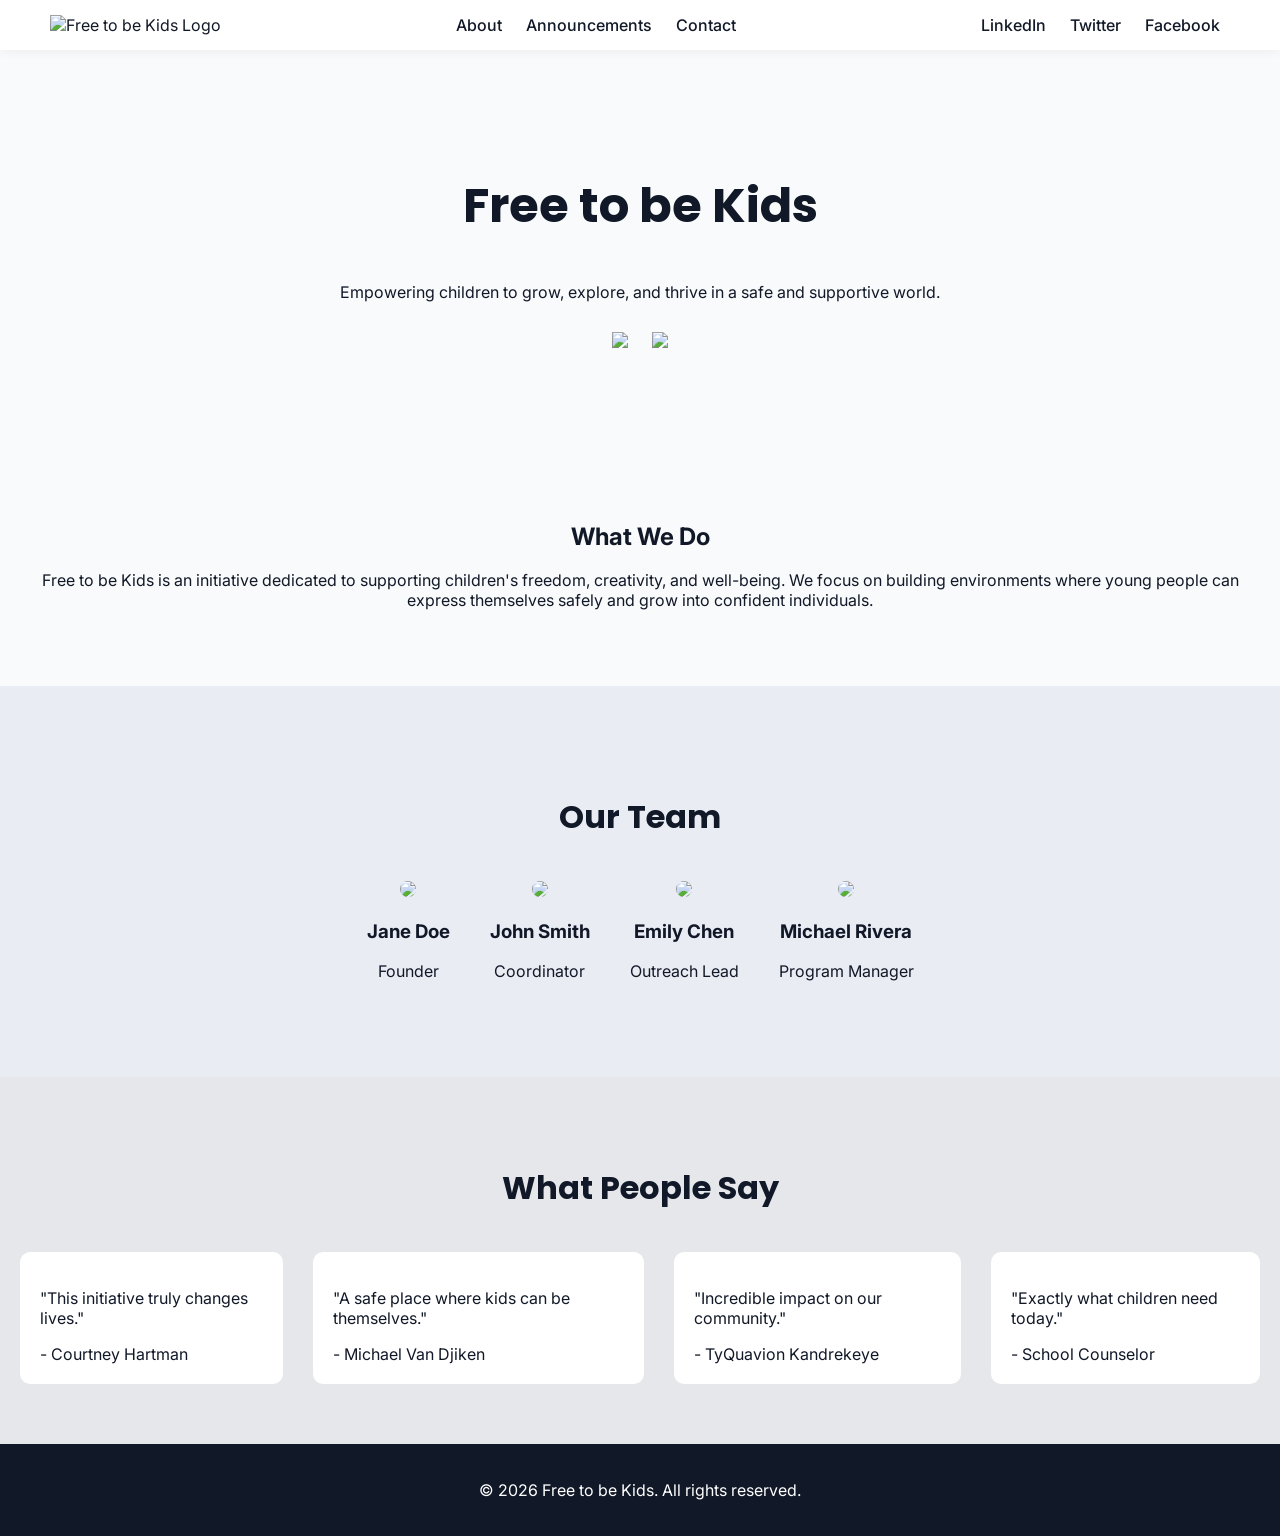
==== index.html @ 79b80c80 "Added the basic website files" ====
<!DOCTYPE html>
<html lang="en">
<head>
    <meta charset="UTF-8">
    <meta name="viewport" content="width=device-width, initial-scale=1.0">
    <title>Free to be Kids</title>

    <!-- Fonts -->
    <link href="https://fonts.googleapis.com/css2?family=Poppins:wght@400;600&family=Inter:wght@300;400;500&display=swap" rel="stylesheet">

    <link rel="stylesheet" href="styles.css">
</head>

<body>

<!-- HEADER -->
<header>
    <div class="logo">
        <img src="assets/logo/logo.png" alt="Free to be Kids Logo">
    </div>

    <nav>
        <a href="about.html">About</a>
        <a href="#">Announcements</a>
        <a href="#">Contact</a>
    </nav>

    <div class="socials">
        <a href="#">LinkedIn</a>
        <a href="#">Twitter</a>
        <a href="#">Facebook</a>
    </div>
</header>

<!-- HERO -->
<section class="hero">
    <h1>Free to be Kids</h1>
    <p>Empowering children to grow, explore, and thrive in a safe and supportive world.</p>

    <div class="hero-images">
        <img src="assets/graphics/hero1.png">
        <img src="assets/graphics/hero2.png">
    </div>
</section>

<!-- ABOUT -->
<section class="about">
    <h2>What We Do</h2>
    <p>
        Free to be Kids is an initiative dedicated to supporting children's freedom,
        creativity, and well-being. We focus on building environments where young people
        can express themselves safely and grow into confident individuals.
    </p>
</section>

<!-- TEAM -->
<section class="team fade-in">
    <h2 class="section-title">Our Team</h2>

    <div class="team-container">
        <div class="member">
            <img src="assets/team/person1.jpg">
            <h3>Jane Doe</h3>
            <p>Founder</p>
        </div>

        <div class="member">
            <img src="assets/team/person2.jpg">
            <h3>John Smith</h3>
            <p>Coordinator</p>
        </div>

        <div class="member">
            <img src="assets/team/person3.jpg">
            <h3>Emily Chen</h3>
            <p>Outreach Lead</p>
        </div>

        <div class="member">
            <img src="assets/team/person4.jpg">
            <h3>Michael Rivera</h3>
            <p>Program Manager</p>
        </div>
    </div>
</section>

<!-- TESTIMONIALS -->
<section class="testimonials fade-in">
    <h2 class="section-title">What People Say</h2>

    <div class="testimonial-container">
        <div class="testimonial">
            <p>"This initiative truly changes lives."</p>
            <span>- Courtney Hartman</span>
        </div>

        <div class="testimonial">
            <p>"A safe place where kids can be themselves."</p>
            <span>- Michael Van Djiken</span>
        </div>

        <div class="testimonial">
            <p>"Incredible impact on our community."</p>
            <span>- TyQuavion Kandrekeye</span>
        </div>

        <div class="testimonial">
            <p>"Exactly what children need today."</p>
            <span>- School Counselor</span>
        </div>
    </div>
</section>

<!-- FOOTER -->
<footer>
    <p>© 2026 Free to be Kids. All rights reserved.</p>
</footer>

<script src="script.js"></script>
</body>
</html>
---- styles.css ----
body {
    margin: 0;
    font-family: 'Inter', sans-serif;
    background: #F9FAFB;
    color: #111827;
}

/* GLOBAL */
.section-title {
    text-align: center;
    font-family: 'Poppins', sans-serif;
    font-size: 2rem;
    margin-bottom: 40px;
}

/* HEADER */
header {
    position: sticky;
    top: 0;
    z-index: 1000;

    display: flex;
    justify-content: space-between;
    align-items: center;
    padding: 15px 50px;
    background: white;
    box-shadow: 0 2px 10px rgba(0,0,0,0.05);
}

.logo img {
    height: 50px;
}

nav a, .socials a {
    margin: 0 10px;
    text-decoration: none;
    color: #111827;
    font-weight: 500;
}

nav a:hover, .socials a:hover {
    color: #2563EB;
}

/* HERO */
.hero {
    text-align: center;
    padding: 80px 20px;
}

.hero h1 {
    font-family: 'Poppins', sans-serif;
    font-size: 3rem;
}

.hero p {
    max-width: 600px;
    margin: 20px auto;
}

.hero-images img {
    width: 250px;
    margin: 10px;
}

/* ABOUT */
.about {
    padding: 60px 20px;
    text-align: center;
}

/* TEAM */
.team {
    padding: 80px 20px;
    background: #EAECF4; /* subtle blue background */
}

.team-container {
    display: flex;
    justify-content: center;
    gap: 40px;
    flex-wrap: wrap;
}

.member {
    text-align: center;
    max-width: 200px;
}

.member img {
    width: 150px;
    border-radius: 50%;
    transition: transform 0.3s;
}

.member:hover img {
    transform: scale(1.05);
}

/* TESTIMONIALS */
.testimonials {
    padding: 60px 20px;
    background: #E5E7EB;
}

.testimonial-container {
    display: flex;
    justify-content: center;
    gap: 30px;
}

.testimonial {
    max-width: 300px;
    background: white;
    padding: 20px;
    border-radius: 10px;
}

/* ABOUT HERO */
.about-hero {
    text-align: center;
    padding: 80px 20px;
}

.about-hero h1 {
    font-family: 'Poppins', sans-serif;
    font-size: 2.5rem;
}

/* ABOUT CONTENT */
.about-content {
    max-width: 800px;
    margin: auto;
    padding: 60px 20px;
    text-align: center;
}

.about-content p {
    margin-bottom: 20px;
    line-height: 1.6;
}

/* TEAM ABOUT */
.team-about {
    padding: 80px 20px;
    background: #EEF2FF;
    text-align: center;
}

.team-description {
    max-width: 700px;
    margin: 0 auto 40px auto;
    line-height: 1.6;
}

/* VALUES */
.values {
    padding: 80px 20px;
    background: #F9FAFB;
    text-align: center;
}

.values-container {
    display: flex;
    justify-content: center;
    gap: 30px;
    flex-wrap: wrap;
}

.value-card {
    background: white;
    padding: 25px;
    border-radius: 12px;
    max-width: 250px;
    box-shadow: 0 4px 15px rgba(0,0,0,0.05);
    transition: transform 0.3s;
}

.value-card:hover {
    transform: translateY(-5px);
}

.value-card h3 {
    font-family: 'Poppins', sans-serif;
    margin-bottom: 10px;
}

/* ANIMATIONS */
.fade-in {
    opacity: 0;
    transform: translateY(30px);
    transition: all 0.8s ease;
}

.fade-in.visible {
    opacity: 1;
    transform: translateY(0);
}

/* FOOTER */
footer {
    text-align: center;
    padding: 20px;
    background: #111827;
    color: white;
}
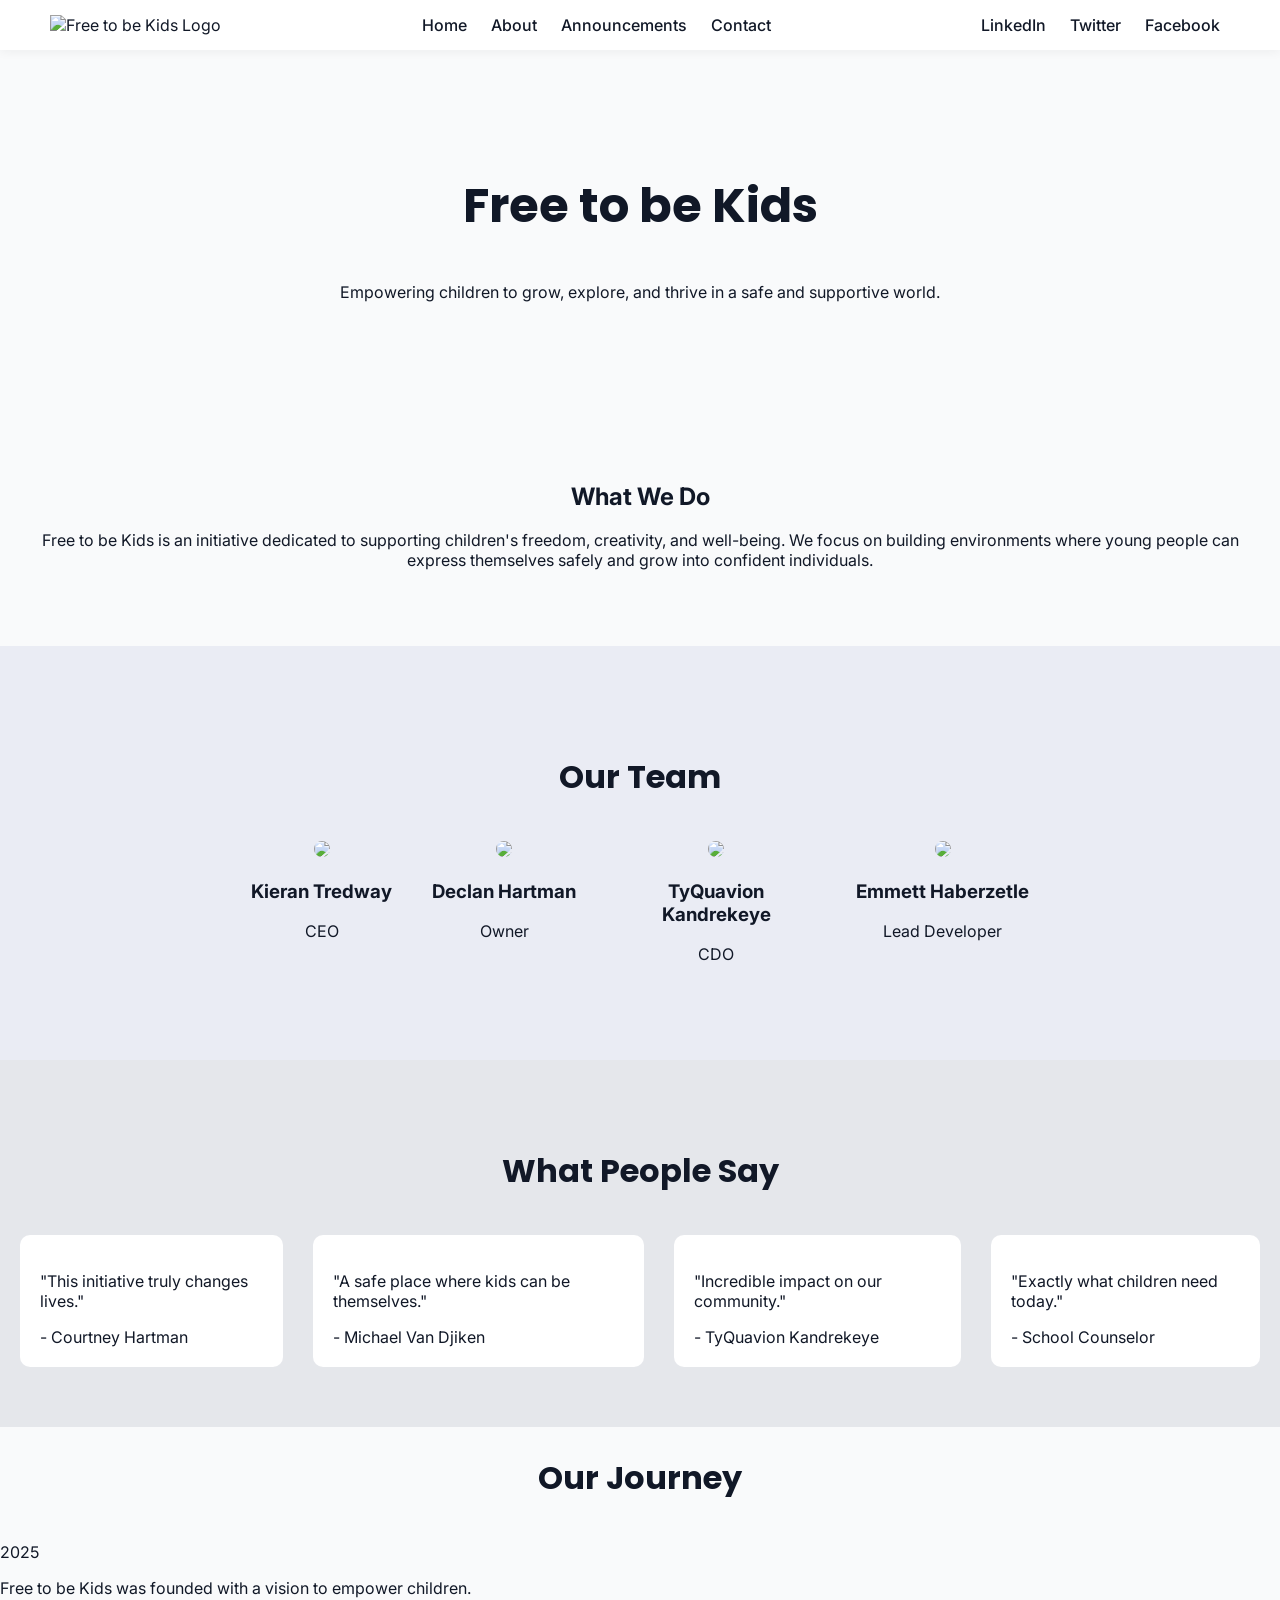
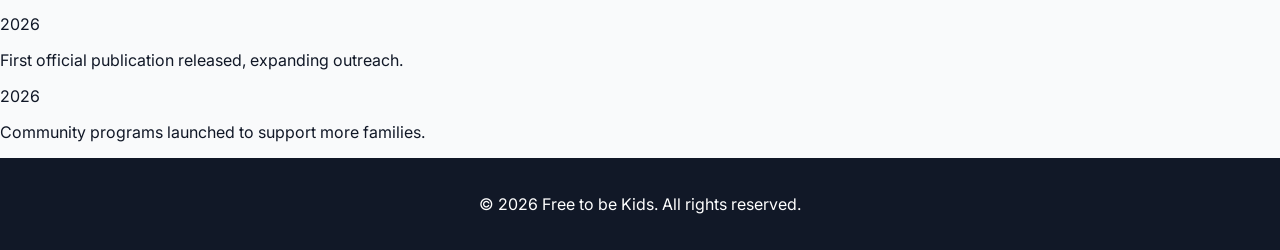
==== commit a975ae39: "Update logo and team member details in index.html" ====
--- a/index.html
+++ b/index.html
@@ -16,30 +16,28 @@
 <!-- HEADER -->
 <header>
     <div class="logo">
-        <img src="assets/logo/logo.png" alt="Free to be Kids Logo">
+        <img src="assets/logo/free-to-be-kids-logo.jpg" alt="Free to be Kids Logo">
     </div>
 
     <nav>
+        <a href="index.html">Home</a>
         <a href="about.html">About</a>
-        <a href="#">Announcements</a>
-        <a href="#">Contact</a>
+        <a href="announcments.html">Announcements</a>
+        <a href="contact.html">Contact</a>
     </nav>
 
     <div class="socials">
-        <a href="#">LinkedIn</a>
+        <a href="https://www.linkedin.com/company/free-to-be-kids">LinkedIn</a>
         <a href="#">Twitter</a>
         <a href="#">Facebook</a>
     </div>
 </header>
 
 <!-- HERO -->
-<section class="hero">
-    <h1>Free to be Kids</h1>
-    <p>Empowering children to grow, explore, and thrive in a safe and supportive world.</p>
-
-    <div class="hero-images">
-        <img src="assets/graphics/hero1.png">
-        <img src="assets/graphics/hero2.png">
+<section class="hero fade-in">
+    <div class="hero-overlay">
+        <h1>Free to be Kids</h1>
+        <p>Empowering children to grow, explore, and thrive in a safe and supportive world.</p>
     </div>
 </section>
 
@@ -59,27 +57,27 @@
 
     <div class="team-container">
         <div class="member">
-            <img src="assets/team/person1.jpg">
-            <h3>Jane Doe</h3>
-            <p>Founder</p>
+            <img src="assets/team/kieran-tredway.jpg">
+            <h3>Kieran Tredway</h3>
+            <p>CEO</p>
         </div>
 
         <div class="member">
             <img src="assets/team/person2.jpg">
-            <h3>John Smith</h3>
-            <p>Coordinator</p>
+            <h3>Declan Hartman</h3>
+            <p>Owner</p>
         </div>
 
         <div class="member">
-            <img src="assets/team/person3.jpg">
-            <h3>Emily Chen</h3>
-            <p>Outreach Lead</p>
+            <img src="assets/team/tyquavion-kandrekeye.jpg">
+            <h3>TyQuavion Kandrekeye</h3>
+            <p>CDO</p>
         </div>
 
         <div class="member">
             <img src="assets/team/person4.jpg">
-            <h3>Michael Rivera</h3>
-            <p>Program Manager</p>
+            <h3>Emmett Haberzetle</h3>
+            <p>Lead Developer</p>
         </div>
     </div>
 </section>
@@ -111,6 +109,28 @@
     </div>
 </section>
 
+<!-- TIMELINE -->
+<section class="timeline fade-in">
+    <h2 class="section-title">Our Journey</h2>
+
+    <div class="timeline-container">
+        <div class="timeline-item">
+            <span class="year">2025</span>
+            <p>Free to be Kids was founded with a vision to empower children.</p>
+        </div>
+
+        <div class="timeline-item">
+            <span class="year">2026</span>
+            <p>First official publication released, expanding outreach.</p>
+        </div>
+
+        <div class="timeline-item">
+            <span class="year">2026</span>
+            <p>Community programs launched to support more families.</p>
+        </div>
+    </div>
+</section>
+
 <!-- FOOTER -->
 <footer>
     <p>© 2026 Free to be Kids. All rights reserved.</p>
@@ -118,4 +138,4 @@
 
 <script src="script.js"></script>
 </body>
-</html>+</html>
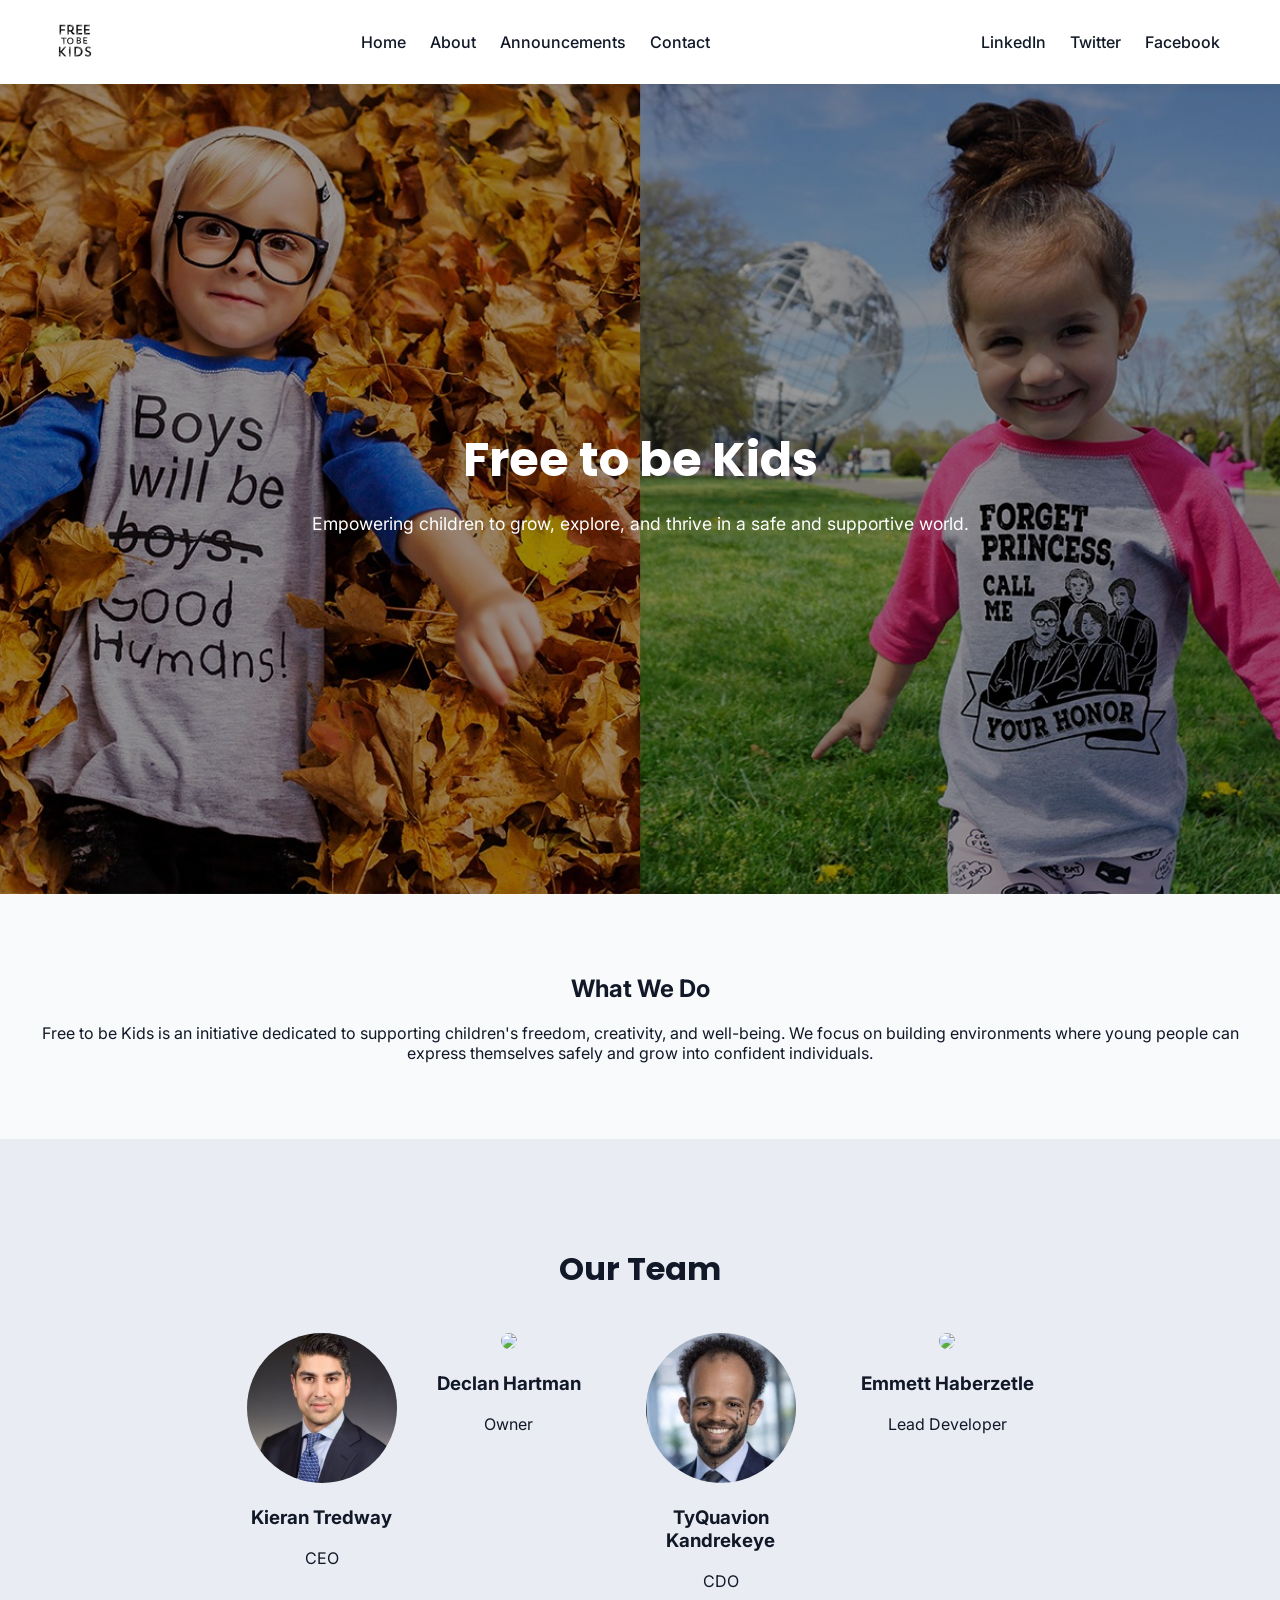
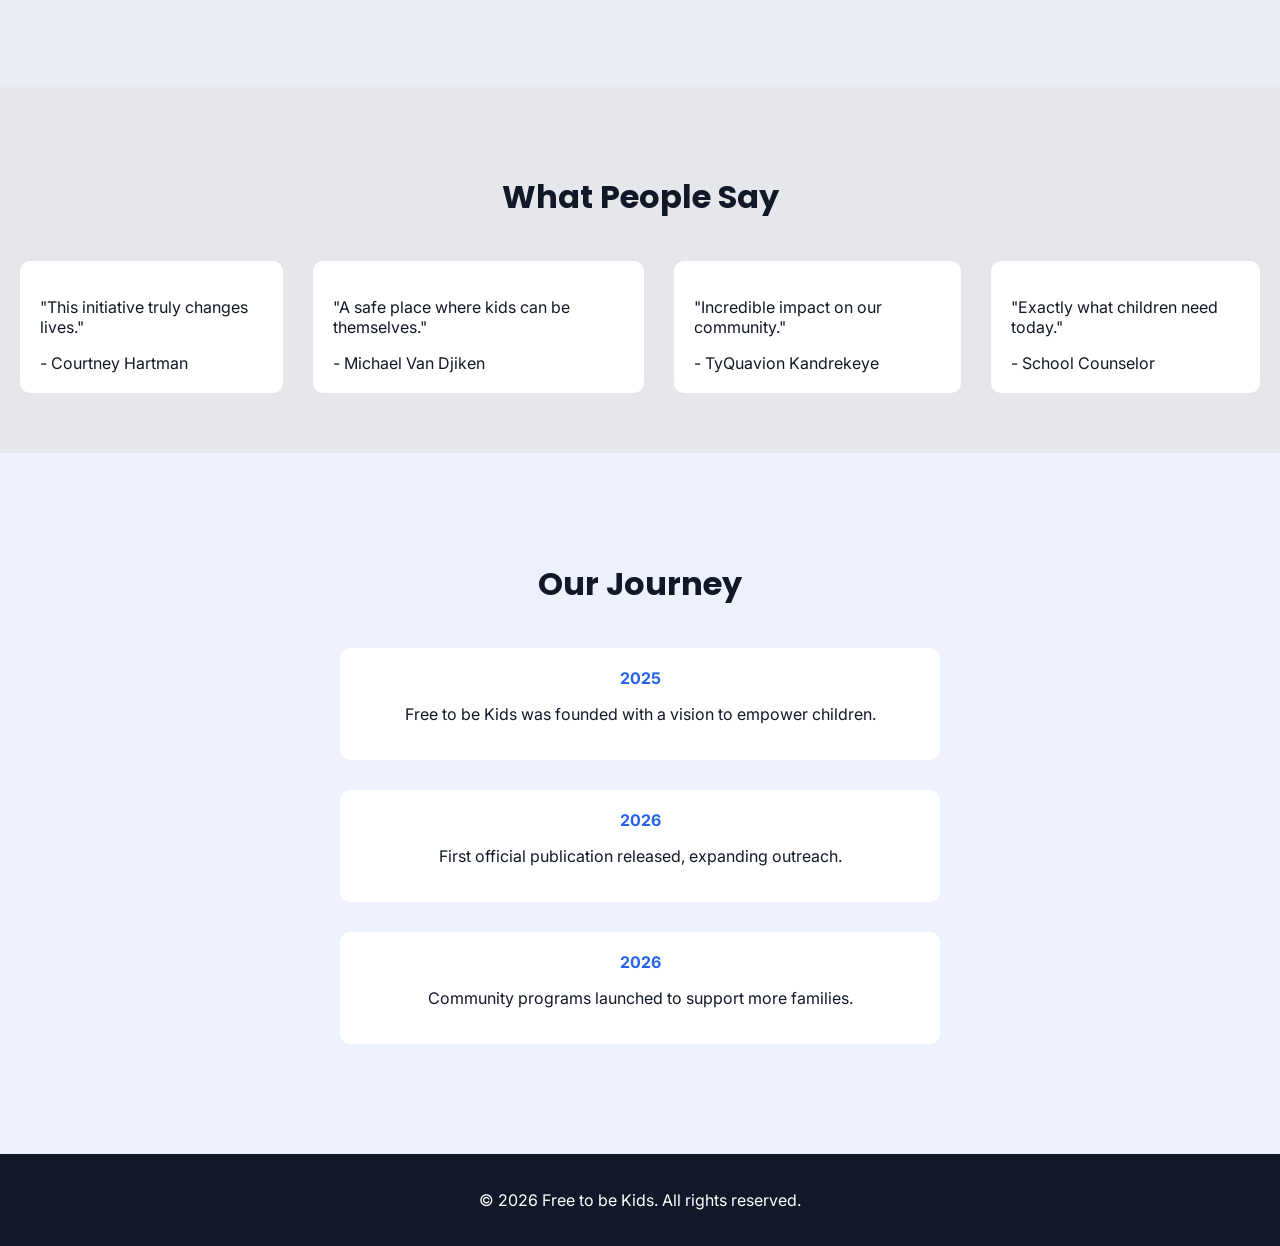
==== commit e4483fe0: "Update hero section styling and background image Removed fade-in class from hero section and added a" ====
--- a/index.html
+++ b/index.html
@@ -34,7 +34,9 @@
 </header>
 
 <!-- HERO -->
-<section class="hero fade-in">
+<section class="hero">
+    <div class="hero-bg" style="background-image: url('assets/graphics/hero1.jpg')"></div>
+
     <div class="hero-overlay">
         <h1>Free to be Kids</h1>
         <p>Empowering children to grow, explore, and thrive in a safe and supportive world.</p>
--- a/styles.css
+++ b/styles.css
@@ -44,23 +44,83 @@
 
 /* HERO */
 .hero {
-    text-align: center;
-    padding: 80px 20px;
-}
-
-.hero h1 {
+    position: relative;
+    height: 90vh;
+
+    /* Replace with your image file */
+    background: url('assets/graphics/hero1.jpg') center/cover no-repeat;
+
+    display: flex;
+    align-items: center;
+    justify-content: center;
+    text-align: center;
+}
+
+/* DARK OVERLAY FOR READABILITY */
+.hero::before {
+    content: "";
+    position: absolute;
+    inset: 0;
+    background: rgba(0, 0, 0, 0.4);
+}
+
+/* TEXT CONTAINER */
+.hero-overlay {
+    position: relative;
+    color: white;
+    max-width: 700px;
+    padding: 20px;
+}
+
+/* TITLE */
+.hero-overlay h1 {
     font-family: 'Poppins', sans-serif;
     font-size: 3rem;
-}
-
-.hero p {
-    max-width: 600px;
-    margin: 20px auto;
-}
-
-.hero-images img {
-    width: 250px;
-    margin: 10px;
+    margin: 0;
+}
+
+/* SUBTEXT */
+.hero-overlay p {
+    margin-top: 15px;
+    font-size: 1.1rem;
+    line-height: 1.5;
+}
+
+/* ABOUT HERO */
+.about-hero {
+    position: relative;
+    height: 90vh;
+
+    /* Replace with your image file */
+    background: url('assets/graphics/hero2.jpg') center/cover no-repeat;
+
+    display: flex;
+    align-items: center;
+    justify-content: center;
+    text-align: center;
+}
+
+/* DARK OVERLAY FOR READABILITY */
+.about-hero::before {
+    content: "";
+    position: absolute;
+    inset: 0;
+    background: rgba(0, 0, 0, 0.4);
+}
+
+/* TEXT CONTAINER */
+.about-hero-overlay {
+    position: relative;
+    color: white;
+    max-width: 700px;
+    padding: 20px;
+}
+
+/* TITLE */
+.about-hero-overlay h1 {
+    font-family: 'Poppins', sans-serif;
+    font-size: 3rem;
+    margin: 0;
 }
 
 /* ABOUT */
@@ -185,6 +245,123 @@
     margin-bottom: 10px;
 }
 
+/* TIMELINE */
+.timeline {
+    padding: 80px 20px;
+    background: #EEF2FF;
+    text-align: center;
+}
+
+.timeline-container {
+    max-width: 600px;
+    margin: auto;
+    position: relative;
+}
+
+.timeline-item {
+    margin: 30px 0;
+    padding: 20px;
+    background: white;
+    border-radius: 10px;
+    position: relative;
+}
+
+.year {
+    display: block;
+    font-weight: bold;
+    color: #2563EB;
+    margin-bottom: 10px;
+}
+
+/* ANNOUNCEMENTS */
+.announcements {
+    max-width: 900px;
+    margin: auto;
+    padding: 60px 20px;
+}
+
+/* Individual Announcement */
+.announcement {
+    display: flex;
+    gap: 20px;
+    margin: 40px 0;
+    align-items: center;
+}
+
+.announcement img {
+    width: 200px;
+    border-radius: 10px;
+    object-fit: cover;
+}
+
+.announcement-content h2 {
+    font-family: 'Poppins', sans-serif;
+    margin-bottom: 10px;
+}
+
+/* Divider Line */
+hr {
+    border: none;
+    height: 1px;
+    background: #D1D5DB;
+    margin: 30px 0;
+}
+
+/* CONTACT */
+.contact {
+    padding: 80px 20px;
+    text-align: center;
+    background: #F9FAFB;
+}
+
+.contact-subtext {
+    max-width: 600px;
+    margin: 0 auto 50px auto;
+    color: #4B5563;
+    line-height: 1.6;
+}
+
+/* Contact Cards */
+.contact-page {
+    display: flex;
+    flex-direction: column;
+    min-height: 100vh;
+}
+
+.contact-page .contact {
+    flex: 1;
+}
+
+.contact-container {
+    display: flex;
+    justify-content: center;
+    gap: 30px;
+    flex-wrap: wrap;
+}
+
+.contact-card {
+    background: white;
+    padding: 30px;
+    border-radius: 12px;
+    width: 260px;
+    box-shadow: 0 4px 15px rgba(0,0,0,0.05);
+    transition: transform 0.3s;
+}
+
+.contact-card:hover {
+    transform: translateY(-5px);
+}
+
+.contact-card h3 {
+    font-family: 'Poppins', sans-serif;
+    margin-bottom: 10px;
+    color: #2563EB;
+}
+
+.contact-card p {
+    color: #111827;
+}
+
 /* ANIMATIONS */
 .fade-in {
     opacity: 0;
@@ -203,4 +380,4 @@
     padding: 20px;
     background: #111827;
     color: white;
-}+}
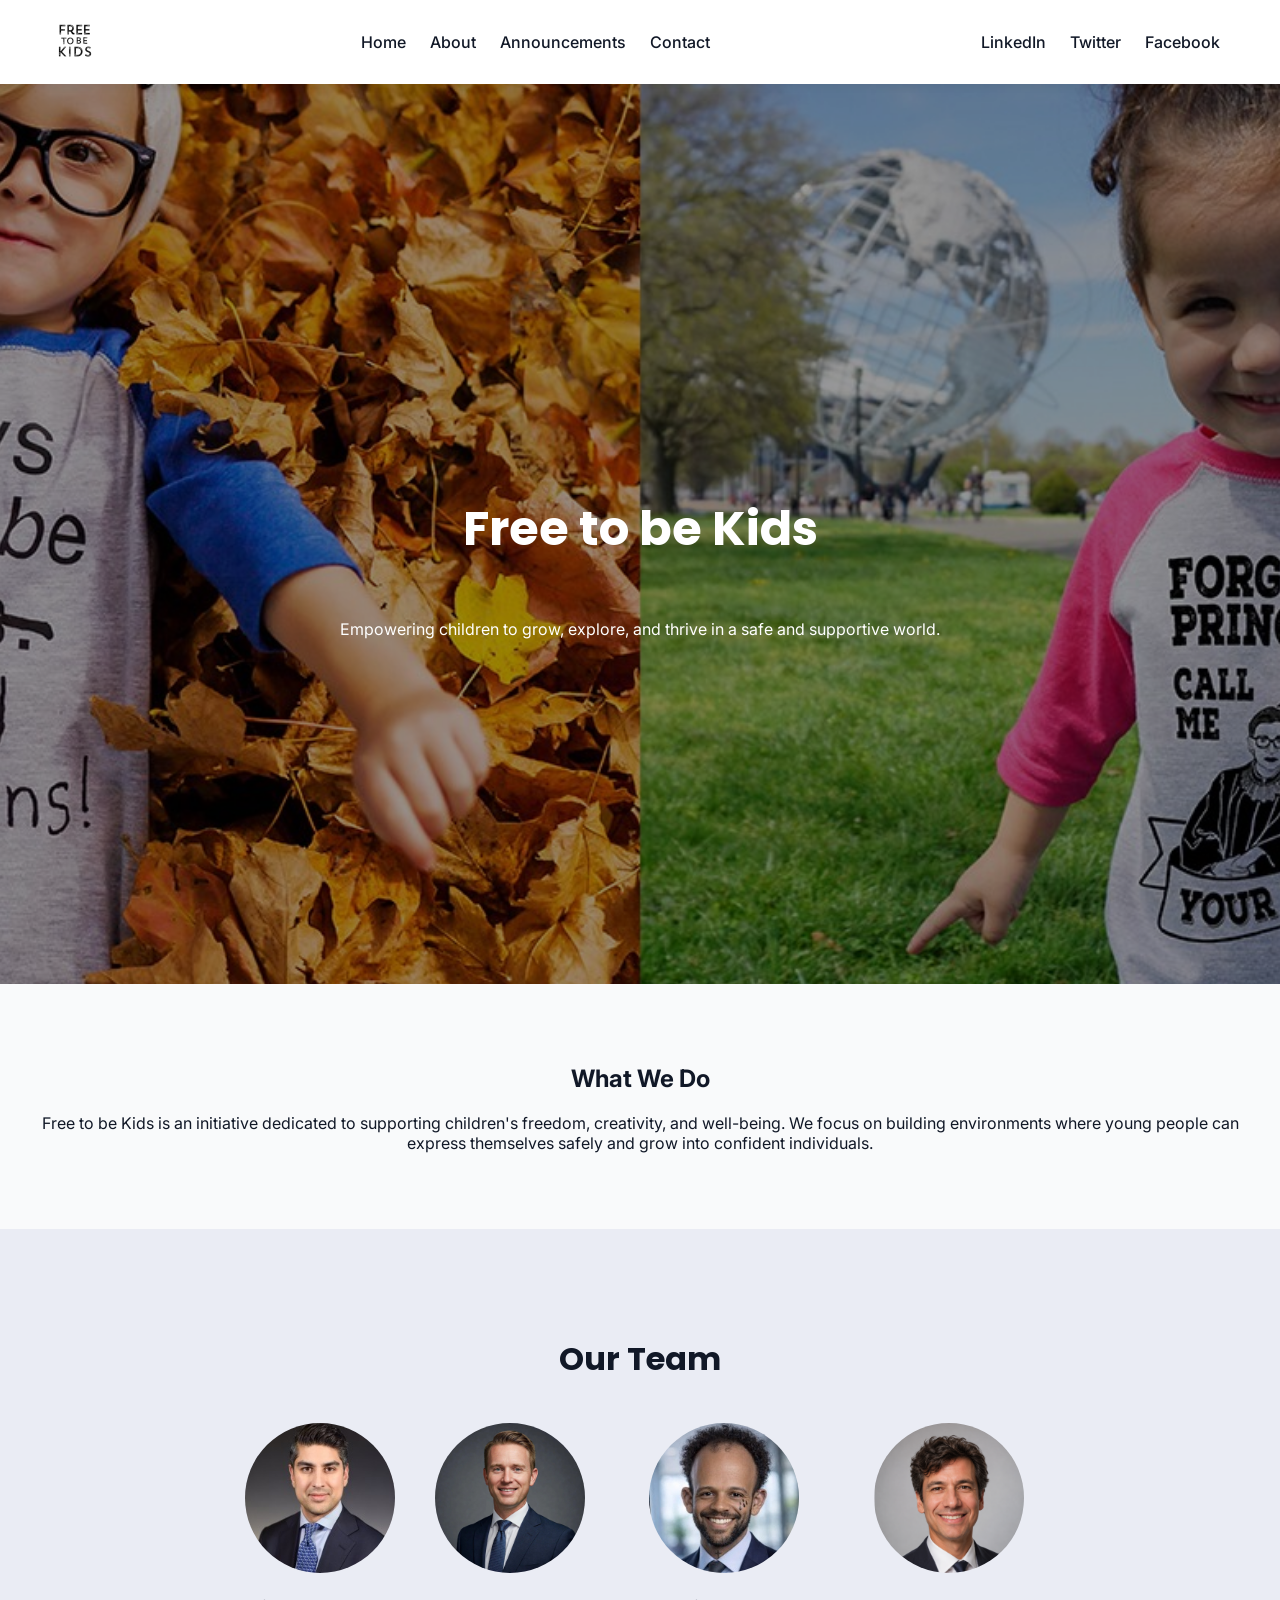
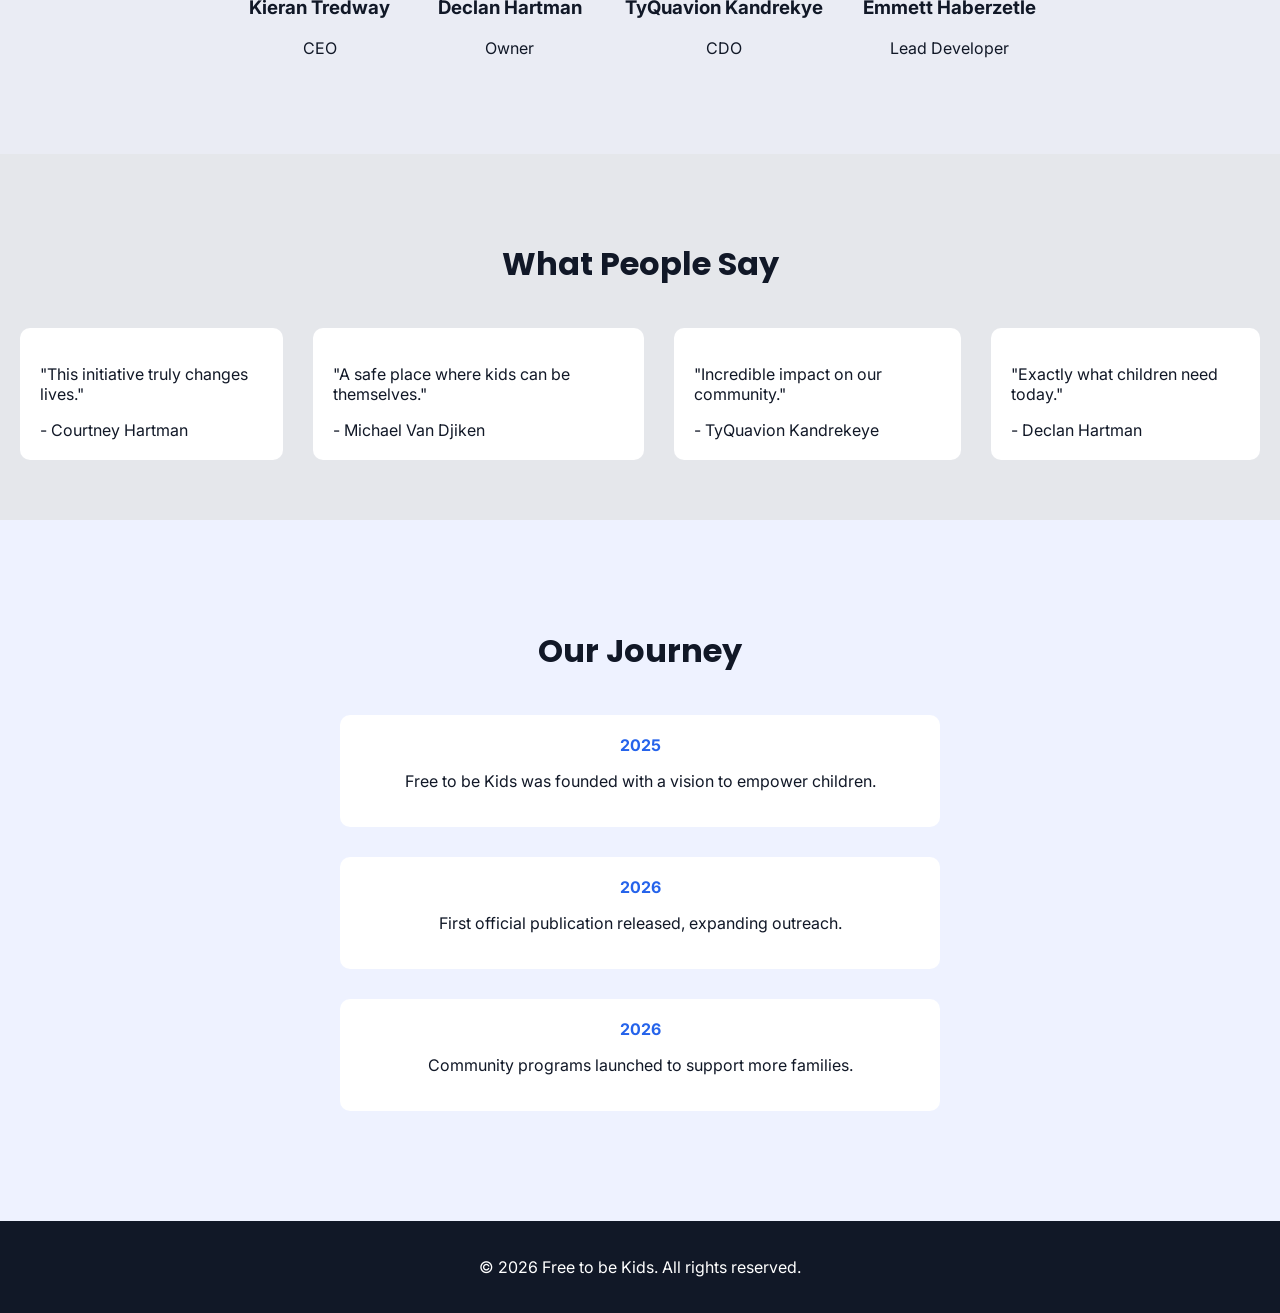
==== commit 2024437e: "Update team member images and names in index.html" ====
--- a/index.html
+++ b/index.html
@@ -65,19 +65,19 @@
         </div>
 
         <div class="member">
-            <img src="assets/team/person2.jpg">
+            <img src="assets/team/declan-hartman.jpg">
             <h3>Declan Hartman</h3>
             <p>Owner</p>
         </div>
 
         <div class="member">
             <img src="assets/team/tyquavion-kandrekeye.jpg">
-            <h3>TyQuavion Kandrekeye</h3>
+            <h3>TyQuavion Kandrekye</h3>
             <p>CDO</p>
         </div>
 
         <div class="member">
-            <img src="assets/team/person4.jpg">
+            <img src="assets/team/emmett-haberzetle.jpg">
             <h3>Emmett Haberzetle</h3>
             <p>Lead Developer</p>
         </div>
@@ -106,7 +106,7 @@
 
         <div class="testimonial">
             <p>"Exactly what children need today."</p>
-            <span>- School Counselor</span>
+            <span>- Declan Hartman</span>
         </div>
     </div>
 </section>
--- a/styles.css
+++ b/styles.css
@@ -45,82 +45,58 @@
 /* HERO */
 .hero {
     position: relative;
-    height: 90vh;
-
-    /* Replace with your image file */
-    background: url('assets/graphics/hero1.jpg') center/cover no-repeat;
-
-    display: flex;
-    align-items: center;
-    justify-content: center;
-    text-align: center;
-}
-
-/* DARK OVERLAY FOR READABILITY */
-.hero::before {
+    height: 100vh;
+    overflow: hidden;
+}
+
+/* BACKGROUND LAYER */
+.hero-bg {
+    position: absolute;
+    top: -20%;
+    left: 0;
+    width: 100%;
+    height: 140%;
+
+    background-position: center;
+    background-size: cover;
+    background-repeat: no-repeat;
+
+    z-index: 1;
+}
+
+/* DARK OVERLAY */
+.hero::after {
     content: "";
     position: absolute;
     inset: 0;
-    background: rgba(0, 0, 0, 0.4);
-}
-
-/* TEXT CONTAINER */
+    background: rgba(0,0,0,0.4);
+    z-index: 2;
+}
+
+/* TEXT CONTENT */
 .hero-overlay {
     position: relative;
+    z-index: 3;
+
+    height: 100%;
+    display: flex;
+    flex-direction: column;
+    justify-content: center;
+    align-items: center;
+
+    text-align: center;
     color: white;
-    max-width: 700px;
     padding: 20px;
 }
 
-/* TITLE */
 .hero-overlay h1 {
     font-family: 'Poppins', sans-serif;
     font-size: 3rem;
-    margin: 0;
-}
-
-/* SUBTEXT */
+}
+
 .hero-overlay p {
     margin-top: 15px;
-    font-size: 1.1rem;
-    line-height: 1.5;
-}
-
-/* ABOUT HERO */
-.about-hero {
-    position: relative;
-    height: 90vh;
-
-    /* Replace with your image file */
-    background: url('assets/graphics/hero2.jpg') center/cover no-repeat;
-
-    display: flex;
-    align-items: center;
-    justify-content: center;
-    text-align: center;
-}
-
-/* DARK OVERLAY FOR READABILITY */
-.about-hero::before {
-    content: "";
-    position: absolute;
-    inset: 0;
-    background: rgba(0, 0, 0, 0.4);
-}
-
-/* TEXT CONTAINER */
-.about-hero-overlay {
-    position: relative;
-    color: white;
-    max-width: 700px;
-    padding: 20px;
-}
-
-/* TITLE */
-.about-hero-overlay h1 {
-    font-family: 'Poppins', sans-serif;
-    font-size: 3rem;
-    margin: 0;
+    max-width: 600px;
 }
 
 /* ABOUT */
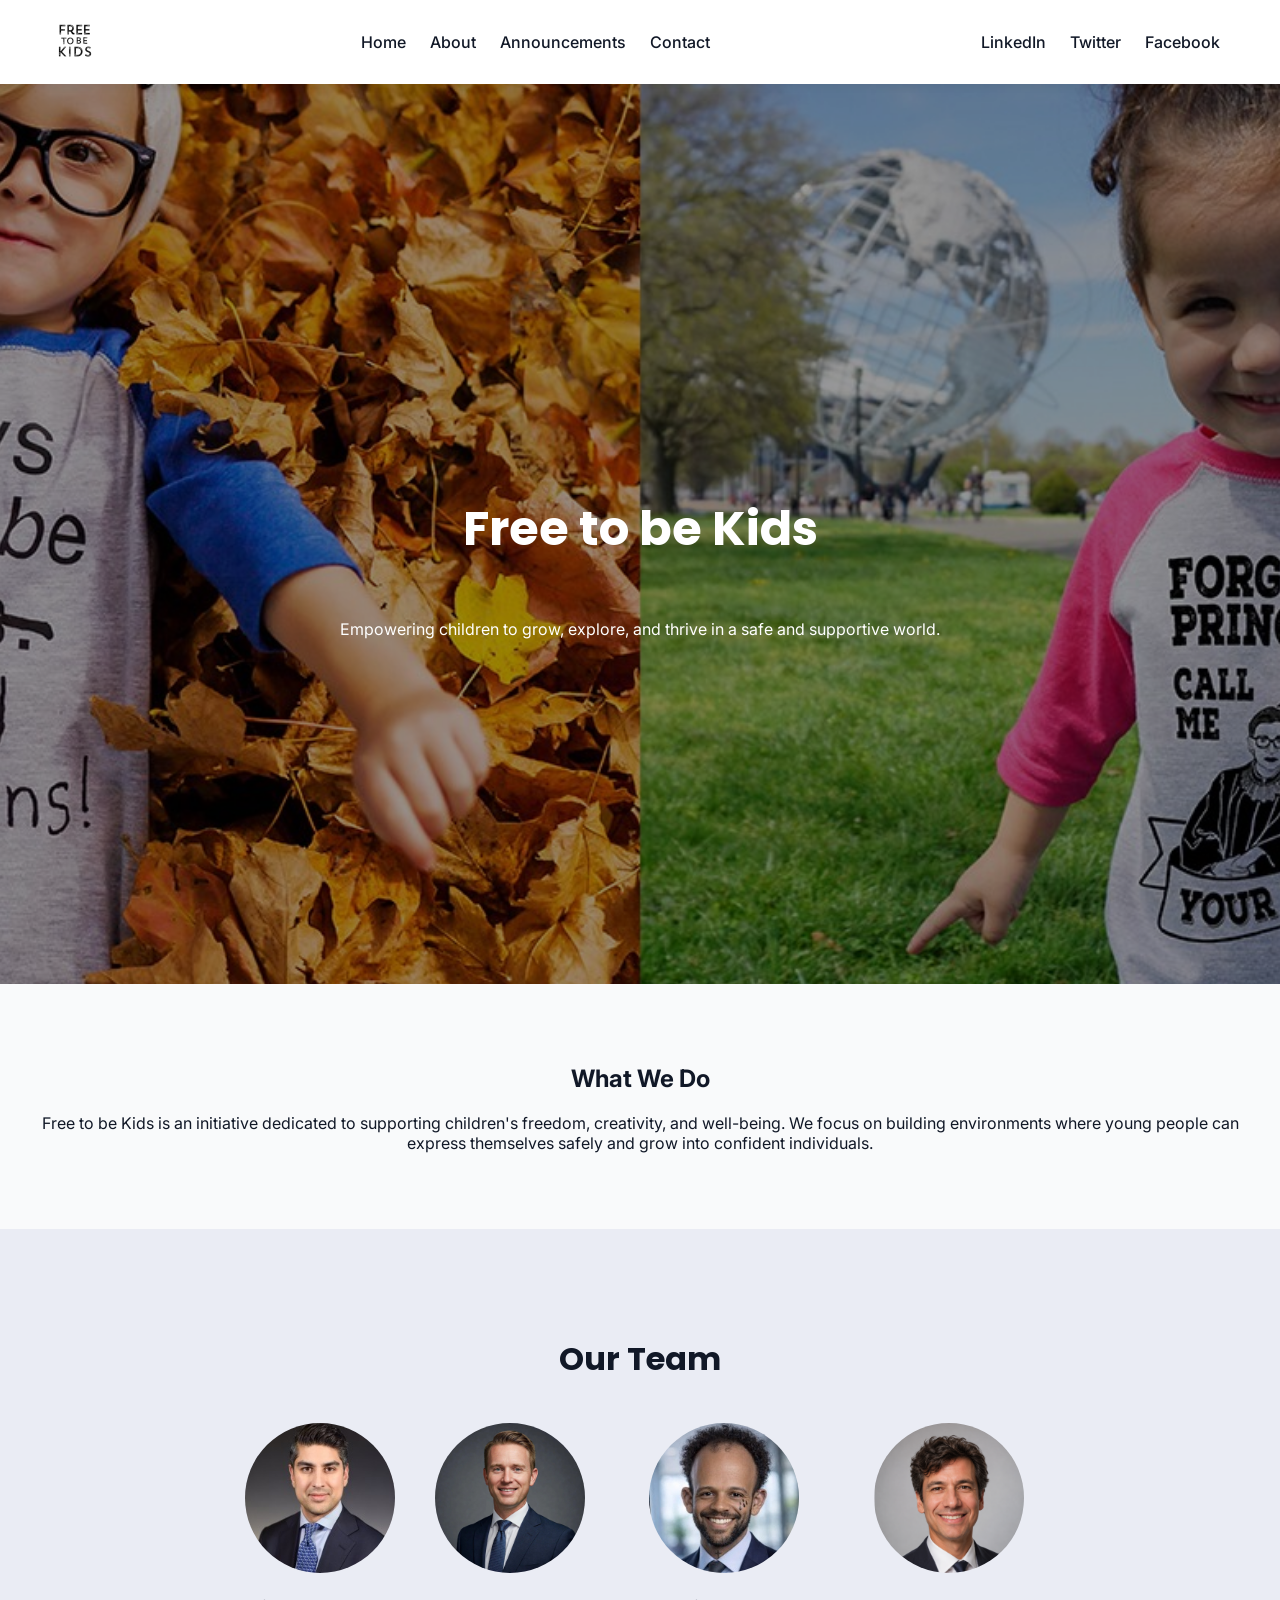
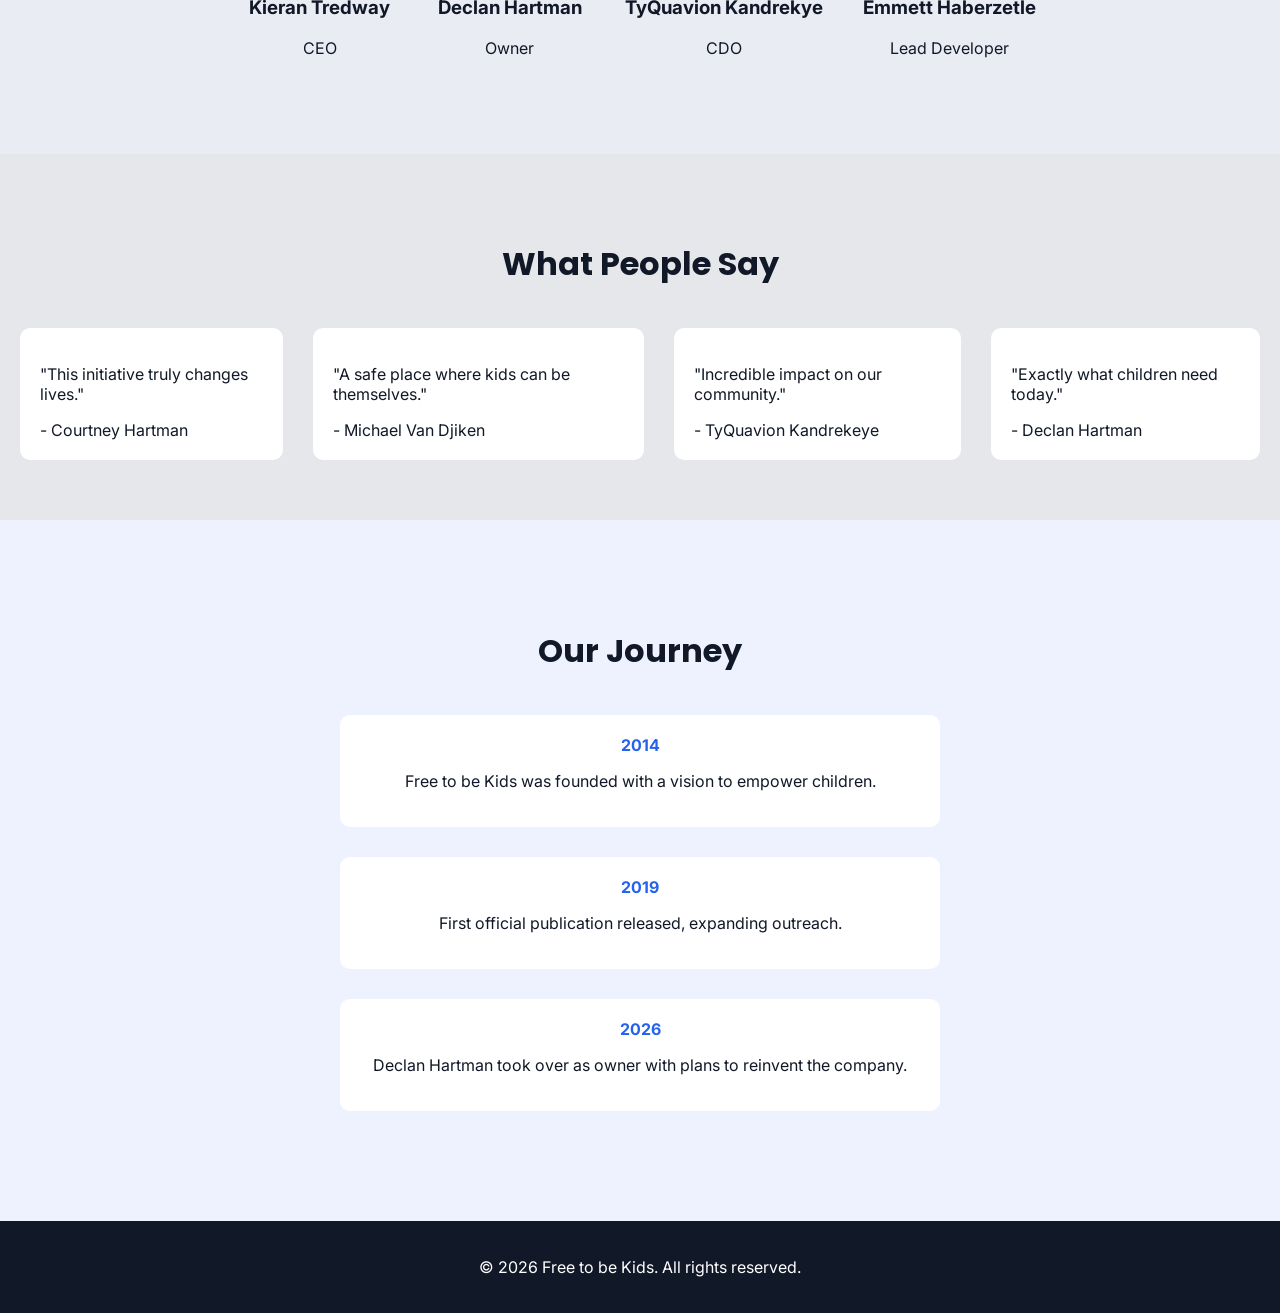
==== commit 67337d1e: "Update timeline in index.html" ====
--- a/index.html
+++ b/index.html
@@ -117,18 +117,18 @@
 
     <div class="timeline-container">
         <div class="timeline-item">
-            <span class="year">2025</span>
+            <span class="year">2014</span>
             <p>Free to be Kids was founded with a vision to empower children.</p>
         </div>
 
         <div class="timeline-item">
-            <span class="year">2026</span>
+            <span class="year">2019</span>
             <p>First official publication released, expanding outreach.</p>
         </div>
 
         <div class="timeline-item">
             <span class="year">2026</span>
-            <p>Community programs launched to support more families.</p>
+            <p>Declan Hartman took over as owner with plans to reinvent the company.</p>
         </div>
     </div>
 </section>
